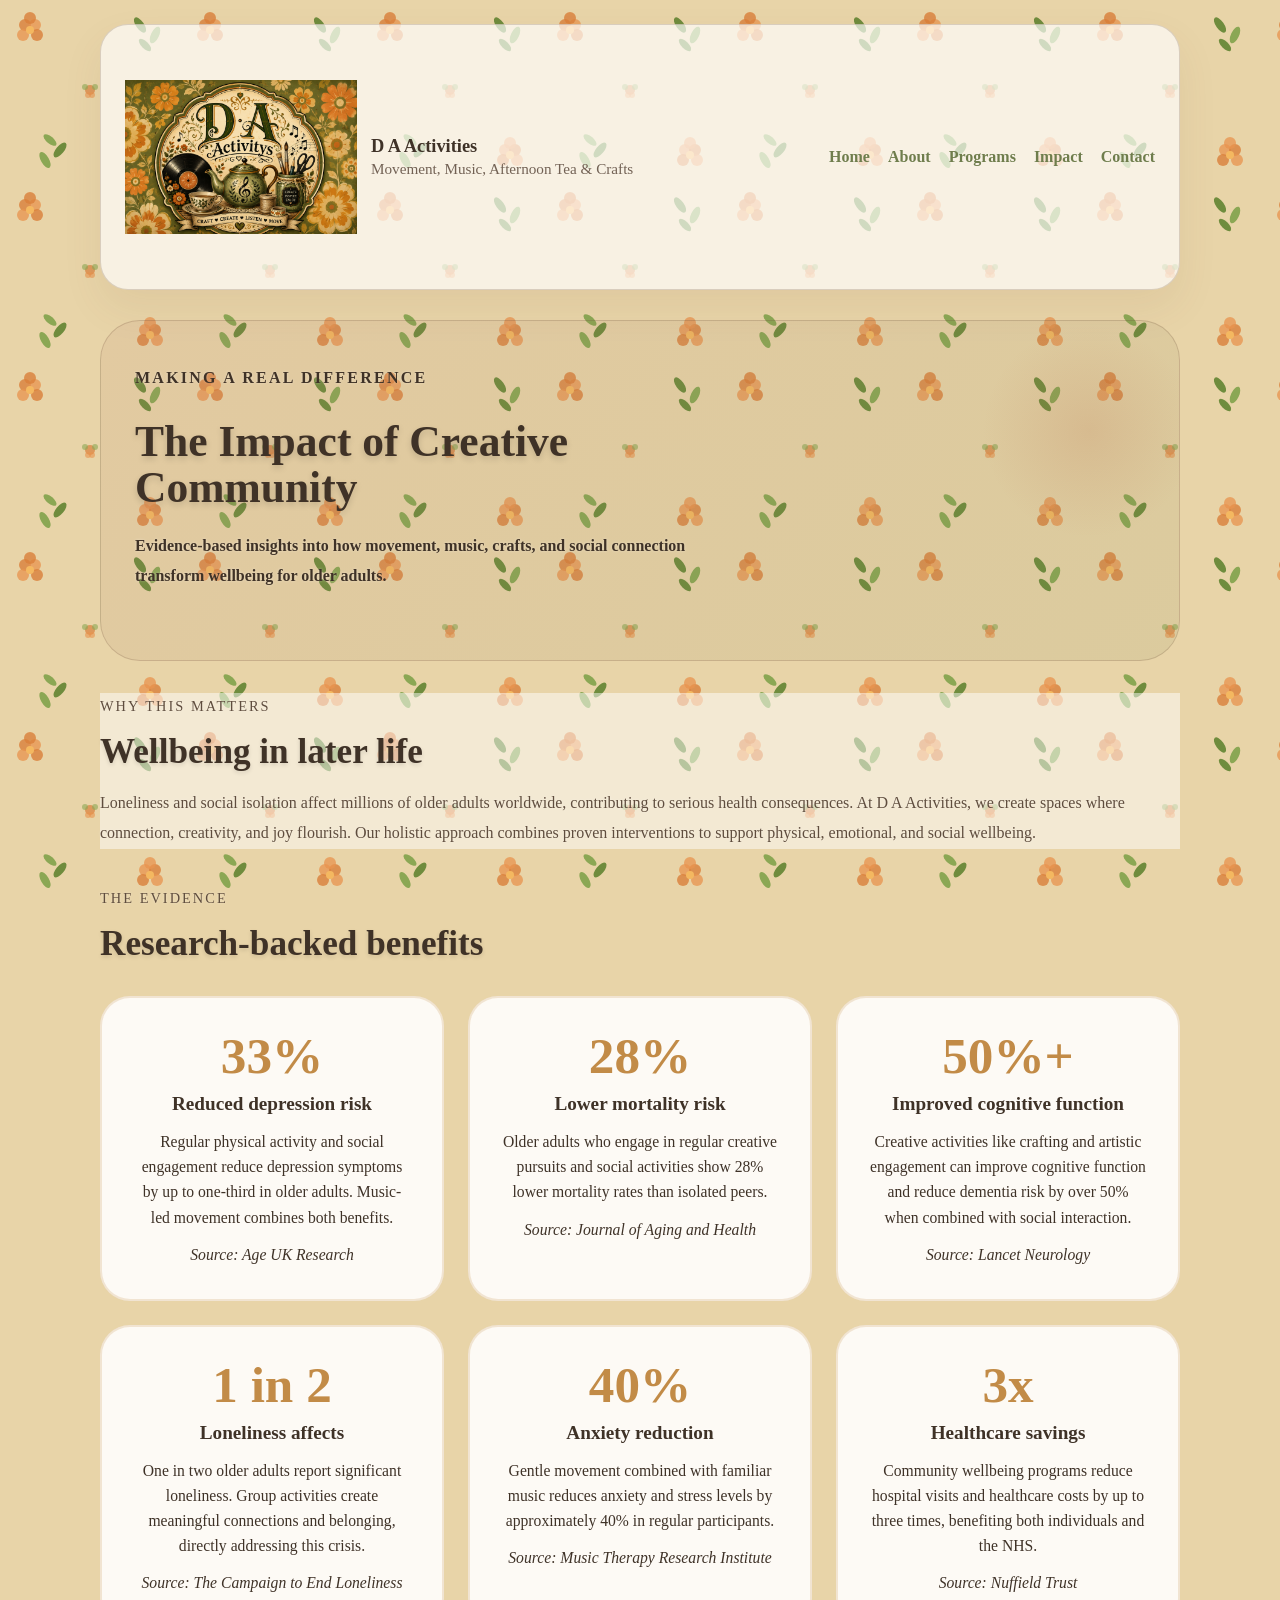
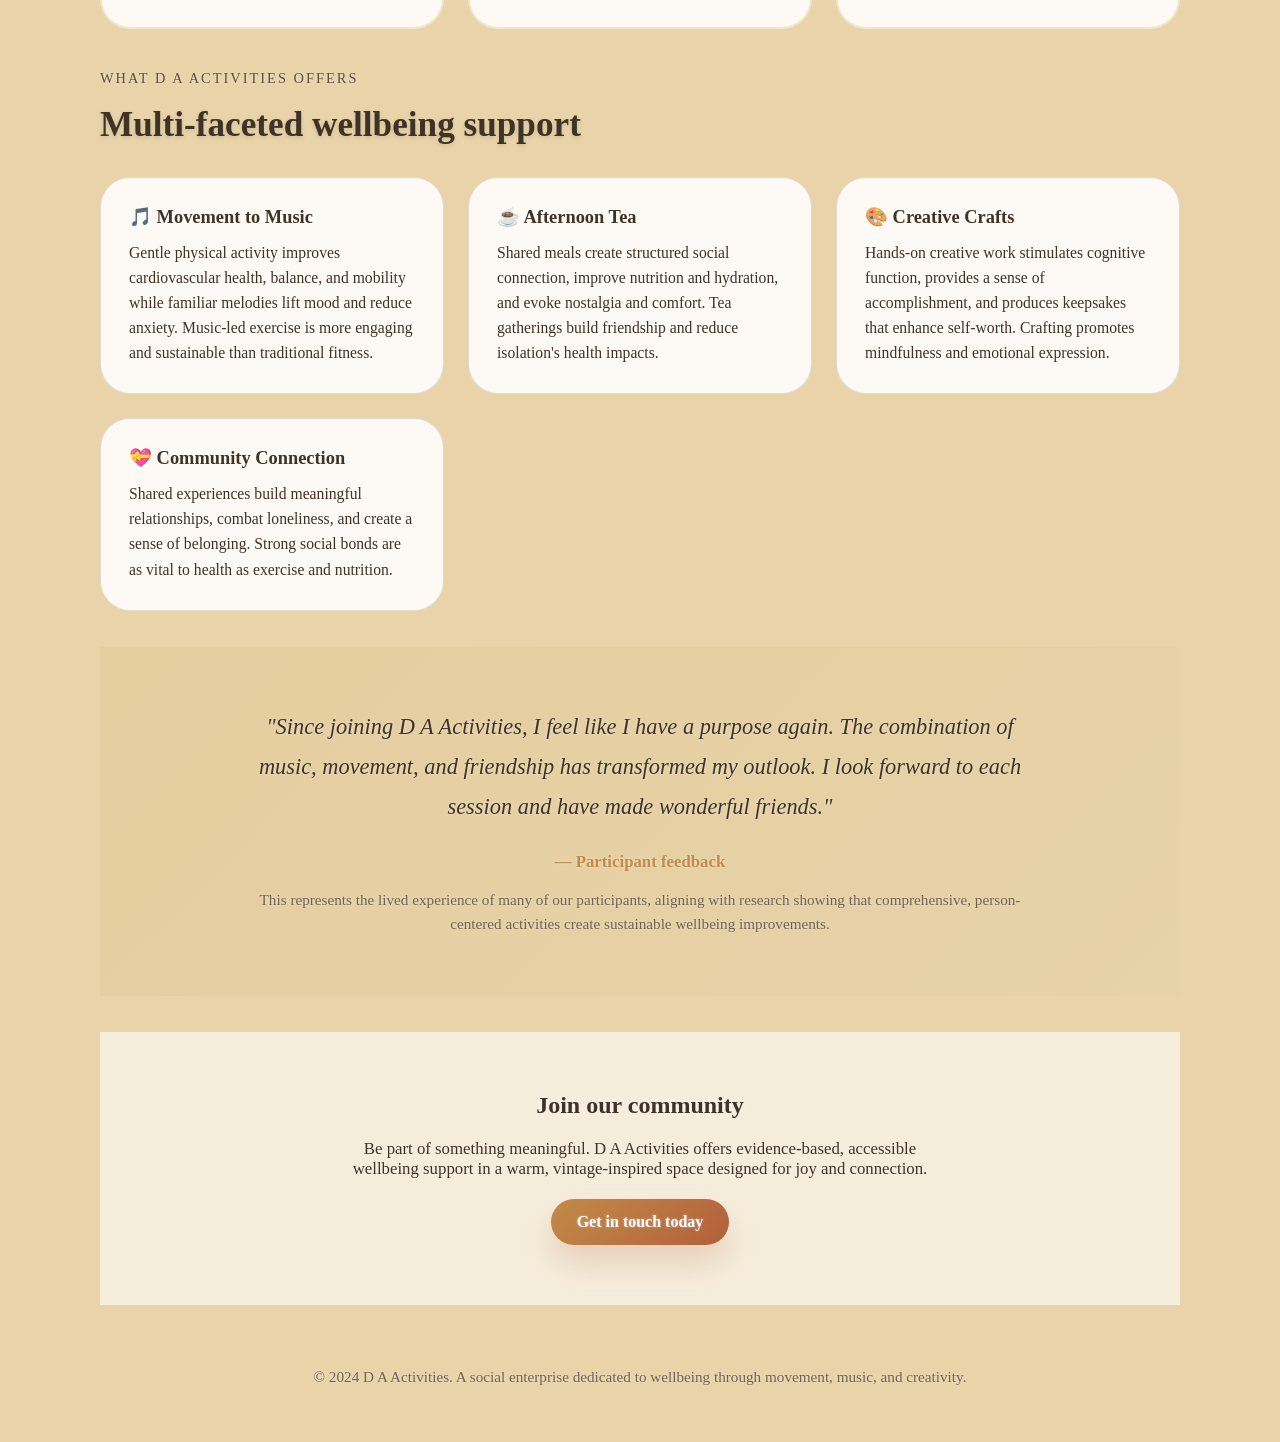
==== impact.html @ 2de6994a "Initial commit" ====
<!DOCTYPE html>
<html lang="en">
<head>
  <meta charset="UTF-8" />
  <meta name="viewport" content="width=device-width, initial-scale=1.0" />
  <title>Impact | D A Activities</title>
  <link rel="stylesheet" href="styles.css" />
</head>
<body>
  <div class="page-shell">
    <header class="site-header">
      <div class="brand">
        <img src="logo.png" alt="D A Activities" class="logo-mark" />
        <div>
          <p class="brand-label">D A Activities</p>
          <p class="brand-subtitle">Movement, Music, Afternoon Tea & Crafts</p>
        </div>
      </div>
      <nav>
        <a href="index.html">Home</a>
        <a href="index.html#about">About</a>
        <a href="index.html#programs">Programs</a>
        <a href="impact.html">Impact</a>
        <a href="index.html#contact">Contact</a>
      </nav>
    </header>

    <main>
      <section class="hero hero-impact">
        <div class="hero-copy">
          <p class="eyebrow">Making a real difference</p>
          <h1>The Impact of Creative Community</h1>
          <p>Evidence-based insights into how movement, music, crafts, and social connection transform wellbeing for older adults.</p>
        </div>
      </section>

      <section class="section impact-intro">
        <div class="section-intro">
          <p class="eyebrow">Why this matters</p>
          <h2>Wellbeing in later life</h2>
          <p>Loneliness and social isolation affect millions of older adults worldwide, contributing to serious health consequences. At D A Activities, we create spaces where connection, creativity, and joy flourish. Our holistic approach combines proven interventions to support physical, emotional, and social wellbeing.</p>
        </div>
      </section>

      <section class="section impact-stats">
        <div class="section-head">
          <p class="eyebrow">The evidence</p>
          <h2>Research-backed benefits</h2>
        </div>
        <div class="stats-grid">
          <div class="stat-card">
            <div class="stat-number">33%</div>
            <h3>Reduced depression risk</h3>
            <p>Regular physical activity and social engagement reduce depression symptoms by up to one-third in older adults. Music-led movement combines both benefits.</p>
            <p class="stat-source">Source: Age UK Research</p>
          </div>
          <div class="stat-card">
            <div class="stat-number">28%</div>
            <h3>Lower mortality risk</h3>
            <p>Older adults who engage in regular creative pursuits and social activities show 28% lower mortality rates than isolated peers.</p>
            <p class="stat-source">Source: Journal of Aging and Health</p>
          </div>
          <div class="stat-card">
            <div class="stat-number">50%+</div>
            <h3>Improved cognitive function</h3>
            <p>Creative activities like crafting and artistic engagement can improve cognitive function and reduce dementia risk by over 50% when combined with social interaction.</p>
            <p class="stat-source">Source: Lancet Neurology</p>
          </div>
          <div class="stat-card">
            <div class="stat-number">1 in 2</div>
            <h3>Loneliness affects</h3>
            <p>One in two older adults report significant loneliness. Group activities create meaningful connections and belonging, directly addressing this crisis.</p>
            <p class="stat-source">Source: The Campaign to End Loneliness</p>
          </div>
          <div class="stat-card">
            <div class="stat-number">40%</div>
            <h3>Anxiety reduction</h3>
            <p>Gentle movement combined with familiar music reduces anxiety and stress levels by approximately 40% in regular participants.</p>
            <p class="stat-source">Source: Music Therapy Research Institute</p>
          </div>
          <div class="stat-card">
            <div class="stat-number">3x</div>
            <h3>Healthcare savings</h3>
            <p>Community wellbeing programs reduce hospital visits and healthcare costs by up to three times, benefiting both individuals and the NHS.</p>
            <p class="stat-source">Source: Nuffield Trust</p>
          </div>
        </div>
      </section>

      <section class="section impact-benefits">
        <div class="section-head">
          <p class="eyebrow">What D A Activities offers</p>
          <h2>Multi-faceted wellbeing support</h2>
        </div>
        <div class="benefits-grid">
          <div class="benefit-card">
            <h3>🎵 Movement to Music</h3>
            <p>Gentle physical activity improves cardiovascular health, balance, and mobility while familiar melodies lift mood and reduce anxiety. Music-led exercise is more engaging and sustainable than traditional fitness.</p>
          </div>
          <div class="benefit-card">
            <h3>☕ Afternoon Tea</h3>
            <p>Shared meals create structured social connection, improve nutrition and hydration, and evoke nostalgia and comfort. Tea gatherings build friendship and reduce isolation's health impacts.</p>
          </div>
          <div class="benefit-card">
            <h3>🎨 Creative Crafts</h3>
            <p>Hands-on creative work stimulates cognitive function, provides a sense of accomplishment, and produces keepsakes that enhance self-worth. Crafting promotes mindfulness and emotional expression.</p>
          </div>
          <div class="benefit-card">
            <h3>💝 Community Connection</h3>
            <p>Shared experiences build meaningful relationships, combat loneliness, and create a sense of belonging. Strong social bonds are as vital to health as exercise and nutrition.</p>
          </div>
        </div>
      </section>

      <section class="section impact-testimonial">
        <div class="testimonial-featured">
          <p class="testimonial-quote">"Since joining D A Activities, I feel like I have a purpose again. The combination of music, movement, and friendship has transformed my outlook. I look forward to each session and have made wonderful friends."</p>
          <p class="testimonial-attribution">— Participant feedback</p>
          <p class="testimonial-note">This represents the lived experience of many of our participants, aligning with research showing that comprehensive, person-centered activities create sustainable wellbeing improvements.</p>
        </div>
      </section>

      <section class="section impact-call-to-action">
        <div class="cta-content">
          <h2>Join our community</h2>
          <p>Be part of something meaningful. D A Activities offers evidence-based, accessible wellbeing support in a warm, vintage-inspired space designed for joy and connection.</p>
          <a class="button" href="index.html#contact">Get in touch today</a>
        </div>
      </section>
    </main>

    <footer class="site-footer">
      <p>&copy; 2024 D A Activities. A social enterprise dedicated to wellbeing through movement, music, and creativity.</p>
    </footer>
  </div>
</body>
</html>
---- styles.css ----
:root {
  color-scheme: light;
  --cream: #f4e8d2;
  --mustard: #c28b47;
  --terracotta: #b35f3c;
  --olive: #6f7d4c;
  --sage: #d1c7a1;
  --rose: #b4747a;
  --text: #3f3227;
  --muted: #726153;
}

* {
  box-sizing: border-box;
}

body {
  margin: 0;
  font-family: "Georgia", "Times New Roman", serif;
  background-color: #e8d4a8;
  background-image: url("data:image/svg+xml;utf8,%3Csvg xmlns='http://www.w3.org/2000/svg' width='180' height='180'%3E%3Cdefs%3E%3Cpattern id='florals' x='0' y='0' width='180' height='180' patternUnits='userSpaceOnUse'%3E%3C!-- Orange flower top-left --%3E%3Cg%3E%3Ccircle cx='30' cy='30' r='0.8' fill='%23f4b860'/%3E%3Ccircle cx='25' cy='25' r='6' fill='%23d97f3a' opacity='0.8'/%3E%3Ccircle cx='35' cy='25' r='6' fill='%23e8934d' opacity='0.75'/%3E%3Ccircle cx='30' cy='18' r='6' fill='%23d97f3a' opacity='0.8'/%3E%3Ccircle cx='23' cy='35' r='6' fill='%23e8934d' opacity='0.75'/%3E%3Ccircle cx='37' cy='35' r='6' fill='%23d97f3a' opacity='0.8'/%3E%3Ccircle cx='30' cy='30' r='4' fill='%23f4b860'/%3E%3C/g%3E%3C!-- Green leaf top-right --%3E%3Cg%3E%3Cellipse cx='140' cy='25' rx='4' ry='9' fill='%236f8c3d' transform='rotate(-35 140 25)'/%3E%3Cellipse cx='155' cy='35' rx='4' ry='9' fill='%238ba754' transform='rotate(25 155 35)'/%3E%3Cellipse cx='145' cy='45' rx='3.5' ry='8' fill='%236f8c3d' transform='rotate(-45 145 45)'/%3E%3C/g%3E%3C!-- Orange flower bottom-right --%3E%3Cg%3E%3Ccircle cx='150' cy='155' r='0.8' fill='%23f4b860'/%3E%3Ccircle cx='145' cy='150' r='6' fill='%23e8934d' opacity='0.75'/%3E%3Ccircle cx='155' cy='150' r='6' fill='%23d97f3a' opacity='0.8'/%3E%3Ccircle cx='150' cy='143' r='6' fill='%23e8934d' opacity='0.75'/%3E%3Ccircle cx='143' cy='160' r='6' fill='%23d97f3a' opacity='0.8'/%3E%3Ccircle cx='157' cy='160' r='6' fill='%23e8934d' opacity='0.75'/%3E%3Ccircle cx='150' cy='155' r='4' fill='%23f4b860'/%3E%3C/g%3E%3C!-- Green leaves bottom-left --%3E%3Cg%3E%3Cellipse cx='45' cy='160' rx='4' ry='9' fill='%238ba754' transform='rotate(-30 45 160)'/%3E%3Cellipse cx='60' cy='150' rx='4' ry='9' fill='%236f8c3d' transform='rotate(40 60 150)'/%3E%3Cellipse cx='50' cy='140' rx='3.5' ry='8' fill='%238ba754' transform='rotate(-50 50 140)'/%3E%3C/g%3E%3C!-- Small center flourish --%3E%3Cg%3E%3Ccircle cx='90' cy='90' r='5' fill='%23d97f3a' opacity='0.7'/%3E%3Ccircle cx='85' cy='87' r='3' fill='%238ba754' opacity='0.6'/%3E%3Ccircle cx='95' cy='87' r='3' fill='%238ba754' opacity='0.6'/%3E%3Ccircle cx='88' cy='95' r='3' fill='%23e8934d' opacity='0.6'/%3E%3Ccircle cx='92' cy='95' r='3' fill='%23e8934d' opacity='0.6'/%3E%3C/g%3E%3C/pattern%3E%3C/defs%3E%3Crect width='100%25' height='100%25' fill='%23e8d4a8'/%3E%3Crect width='100%25' height='100%25' fill='url(%23florals)'/%3E%3C/svg%3E");
  background-attachment: fixed;
  background-size: auto;
  color: var(--text);
}

.page-shell {
  max-width: 1120px;
  margin: 0 auto;
  padding: 24px 20px 40px;
}

/* Global text glow */
h1, h2, h3, h4, h5, h6 {
  text-shadow: 0 0 6px rgba(255, 255, 255, 0.6), 0 0 12px rgba(255, 255, 255, 0.3);
}

p, a, span, label, button, .button {
  text-shadow: 0 0 3px rgba(255, 255, 255, 0.4);
}

.eyebrow, .brand-label, .brand-subtitle, .program-badge {
  text-shadow: 0 0 3px rgba(255, 255, 255, 0.4);
}

.site-header {
  display: flex;
  flex-wrap: wrap;
  justify-content: space-between;
  align-items: center;
  gap: 16px;
  margin-bottom: 30px;
  padding: 16px 24px;
  background: rgba(255, 255, 255, 0.68);
  border: 1px solid rgba(112, 80, 55, 0.22);
  border-radius: 28px;
  box-shadow: 0 18px 40px rgba(118, 80, 51, 0.08);
}

.brand {
  display: flex;
  align-items: center;
  gap: 14px;
}

.logo-mark {
  width: 232px;
  height: 232px;
  display: block;
  object-fit: contain;
  flex-shrink: 0;
}

.brand-label {
  margin: 0;
  font-size: 1.15rem;
  font-weight: 700;
}

.brand-subtitle {
  margin: 3px 0 0;
  font-size: 0.95rem;
  color: var(--muted);
}

nav {
  display: flex;
  gap: 18px;
  flex-wrap: wrap;
}

nav a {
  text-decoration: none;
  color: var(--olive);
  font-weight: 600;
}

.hero {
  display: grid;
  grid-template-columns: 1.6fr 1fr;
  gap: 28px;
  align-items: center;
  padding: 42px 34px;
  margin-bottom: 32px;
  background: rgba(255, 255, 255, 0.78);
  border: 1px solid rgba(112, 80, 55, 0.22);
  border-radius: 40px;
  position: relative;
  overflow: hidden;
}

.hero::before {
  content: "";
  position: absolute;
  top: -20px;
  right: -40px;
  width: 260px;
  height: 260px;
  background: radial-gradient(circle at center, rgba(180, 96, 60, 0.15), transparent 58%);
  border-radius: 50%;
}

.hero-copy {
  position: relative;
  z-index: 1;
}

.eyebrow {
  margin: 0 0 12px;
  font-size: 0.9rem;
  letter-spacing: 0.14em;
  text-transform: uppercase;
  color: var(--terracotta);
}

.hero h1,
.section-head h2,
.about-card h3,
.program-card h3,
.contact-card h2 {
  color: var(--text);
  margin: 0;
  font-weight: 800;
  text-shadow: 0 2px 4px rgba(0, 0, 0, 0.1);
}

.hero h1 {
  font-size: clamp(2.4rem, 3.4vw, 4rem);
  line-height: 1.05;
  margin-bottom: 20px;
  font-weight: 900;
  text-shadow: 0 3px 6px rgba(0, 0, 0, 0.15);
}

.hero p {
  max-width: 660px;
  line-height: 1.9;
  color: #3f3227;
  margin-bottom: 26px;
  font-size: 1rem;
  font-weight: 600;
}

.button {
  display: inline-flex;
  align-items: center;
  justify-content: center;
  padding: 14px 26px;
  border-radius: 999px;
  background: linear-gradient(135deg, var(--mustard), var(--terracotta));
  color: white;
  text-decoration: none;
  font-weight: 700;
  box-shadow: 0 18px 30px rgba(175, 91, 51, 0.2);
}

.hero-card {
  background: linear-gradient(180deg, rgba(255,255,255,0.9), rgba(245,235,220,0.9));
  border: 1px solid rgba(112, 80, 55, 0.2);
  border-radius: 32px;
  padding: 0;
  overflow: hidden;
  box-shadow: 0 18px 30px rgba(112, 80, 55, 0.08);
}

.hero-image {
  width: 100%;
  height: auto;
  display: block;
}

.section {
  margin-bottom: 36px;
}

.section-intro,
.section-head {
  margin-bottom: 24px;
}

.section-intro h2,
.section-head h2 {
  font-size: 2.2rem;
  margin: 10px 0 16px;
  font-weight: 800;
  text-shadow: 0 2px 4px rgba(0, 0, 0, 0.12);
}

.section-intro p,
.section-head p,
.about-card p,
.program-card p,
.contact-card p {
  color: #5f4d3e;
  line-height: 1.9;
  font-weight: 500;
}

.about-grid {
  display: grid;
  grid-template-columns: repeat(3, minmax(0, 1fr));
  gap: 22px;
}

.about-card,
.program-card,
.contact-card {
  padding: 26px;
  border-radius: 30px;
  background: rgba(255, 255, 255, 0.82);
  border: 1px solid rgba(112, 80, 55, 0.18);
}

.about-card {
  background-size: cover;
  background-position: center;
  background-attachment: fixed;
  position: relative;
  transition: all 0.3s ease;
  cursor: pointer;
}

.about-card::before {
  content: "";
  position: absolute;
  top: 0;
  left: 0;
  right: 0;
  bottom: 0;
  background: rgba(255, 255, 255, 0.82);
  border-radius: 30px;
  z-index: 1;
  transition: background 0.3s ease;
}

.about-card:hover::before {
  background: rgba(255, 255, 255, 0.35);
}

.about-card > * {
  position: relative;
  z-index: 2;
  transition: color 0.3s ease;
  text-shadow: 0 0 6px rgba(255, 255, 255, 0.8), 0 0 12px rgba(255, 255, 255, 0.5);
}

.about-card:hover h3,
.about-card:hover p {
  color: var(--text);
}

.about-card h3,
.program-card h3 {
  margin-bottom: 14px;
  font-size: 1.2rem;
}

.program-cards {
  display: grid;
  grid-template-columns: repeat(3, minmax(0, 1fr));
  gap: 22px;
}

.program-card {
  min-height: 220px;
  background-size: cover;
  background-position: center;
  background-attachment: fixed;
  position: relative;
  transition: all 0.3s ease;
  cursor: pointer;
}

.program-card::before {
  content: "";
  position: absolute;
  top: 0;
  left: 0;
  right: 0;
  bottom: 0;
  background: rgba(255, 255, 255, 0.88);
  border-radius: 30px;
  z-index: 1;
  transition: background 0.3s ease;
}

.program-card:hover::before {
  background: rgba(255, 255, 255, 0.35);
}

.program-card > * {
  position: relative;
  z-index: 2;
  transition: color 0.3s ease;
  text-shadow: 0 0 6px rgba(255, 255, 255, 0.8), 0 0 12px rgba(255, 255, 255, 0.5);
}

.program-card:hover h3,
.program-card:hover p {
  color: var(--text);
}

.program-badge {
  display: inline-flex;
  padding: 8px 12px;
  border-radius: 999px;
  background: rgba(111, 125, 76, 0.12);
  color: var(--olive);
  font-size: 0.9rem;
  font-weight: 700;
  margin-bottom: 16px;
}

.testimonials-grid {
  display: grid;
  grid-template-columns: repeat(auto-fit, minmax(280px, 1fr));
  gap: 24px;
}

.testimonial-card {
  padding: 28px;
  border-radius: 30px;
  background: rgba(255, 255, 255, 0.85);
  border: 1px solid rgba(112, 80, 55, 0.18);
  transition: all 0.3s ease;
}

.testimonial-card:hover {
  background: rgba(255, 255, 255, 0.95);
  box-shadow: 0 12px 30px rgba(118, 80, 51, 0.12);
  transform: translateY(-4px);
}

.testimonial-text {
  font-style: italic;
  color: var(--text);
  margin: 0 0 16px;
  line-height: 1.6;
  font-size: 1rem;
}

.testimonial-author {
  margin: 0;
  font-weight: 600;
  color: var(--mustard);
  font-size: 0.95rem;
}

.contact-card {
  max-width: 680px;
  display: grid;
  gap: 20px;
}

.contact-details {
  display: grid;
  gap: 8px;
}

.contact-form {
  display: grid;
  gap: 16px;
}

.contact-form label {
  display: grid;
  gap: 8px;
  font-size: 0.98rem;
  color: var(--text);
}

.contact-form input,
.contact-form select,
.contact-form textarea {
  width: 100%;
  padding: 14px 16px;
  border-radius: 18px;
  border: 1px solid rgba(112, 80, 55, 0.15);
  background: rgba(255, 255, 255, 0.96);
  font: inherit;
  color: var(--text);
}

.contact-form textarea {
  min-height: 130px;
  resize: vertical;
}

.form-button {
  width: fit-content;
}

.site-footer {
  margin-top: 20px;
  padding-top: 12px;
  text-align: center;
  color: var(--muted);
  font-size: 0.95rem;
}

/* Impact Page Styles */

.hero-impact {
  background: linear-gradient(135deg, rgba(178, 117, 105, 0.1) 0%, rgba(111, 125, 76, 0.1) 100%);
}

.impact-intro {
  background: rgba(255, 255, 255, 0.5);
}

.stats-grid {
  display: grid;
  grid-template-columns: repeat(auto-fit, minmax(300px, 1fr));
  gap: 24px;
  margin-top: 32px;
}

.stat-card {
  padding: 32px;
  border-radius: 30px;
  background: rgba(255, 255, 255, 0.88);
  border: 2px solid rgba(194, 139, 71, 0.2);
  text-align: center;
  transition: all 0.3s ease;
}

.stat-card:hover {
  background: rgba(255, 255, 255, 0.95);
  border-color: rgba(194, 139, 71, 0.5);
  box-shadow: 0 12px 40px rgba(118, 80, 51, 0.12);
  transform: translateY(-6px);
}

.stat-number {
  font-size: 3.2rem;
  font-weight: 700;
  color: var(--mustard);
  margin-bottom: 12px;
  line-height: 1;
}

.stat-card h3 {
  margin: 0 0 14px;
  font-size: 1.2rem;
  color: var(--text);
  text-shadow: 0 0 4px rgba(255, 255, 255, 0.7);
}

.stat-card p {
  margin: 0 0 12px;
  font-size: 0.98rem;
  color: var(--text);
  line-height: 1.6;
  text-shadow: 0 0 3px rgba(255, 255, 255, 0.6);
}

.stat-source {
  font-size: 0.85rem;
  color: var(--muted);
  font-style: italic;
  margin: 12px 0 0 !important;
}

.benefits-grid {
  display: grid;
  grid-template-columns: repeat(auto-fit, minmax(280px, 1fr));
  gap: 24px;
  margin-top: 32px;
}

.benefit-card {
  padding: 28px;
  border-radius: 30px;
  background: rgba(255, 255, 255, 0.88);
  border: 1px solid rgba(112, 80, 55, 0.18);
  transition: all 0.3s ease;
}

.benefit-card:hover {
  background: rgba(255, 255, 255, 0.96);
  box-shadow: 0 12px 30px rgba(118, 80, 51, 0.12);
  transform: translateY(-4px);
}

.benefit-card h3 {
  margin: 0 0 12px;
  font-size: 1.15rem;
  color: var(--text);
  text-shadow: 0 0 4px rgba(255, 255, 255, 0.7);
}

.benefit-card p {
  margin: 0;
  font-size: 0.98rem;
  color: var(--text);
  line-height: 1.6;
  text-shadow: 0 0 3px rgba(255, 255, 255, 0.6);
}

.impact-testimonial {
  background: linear-gradient(135deg, rgba(194, 139, 71, 0.08) 0%, rgba(212, 199, 161, 0.1) 100%);
  padding: 60px 40px;
}

.testimonial-featured {
  max-width: 800px;
  margin: 0 auto;
  text-align: center;
}

.testimonial-quote {
  font-size: 1.4rem;
  font-style: italic;
  color: var(--text);
  margin: 0 0 24px;
  line-height: 1.8;
  font-weight: 500;
}

.testimonial-attribution {
  font-weight: 600;
  color: var(--mustard);
  font-size: 1.05rem;
  margin: 0 0 16px;
}

.testimonial-note {
  font-size: 0.95rem;
  color: var(--muted);
  line-height: 1.6;
  margin: 0;
}

.impact-call-to-action {
  text-align: center;
  background: rgba(255, 255, 255, 0.6);
  padding: 60px 40px;
}

.cta-content h2 {
  margin-top: 0;
}

.cta-content p {
  max-width: 600px;
  margin: 20px auto;
  font-size: 1.05rem;
}

@media (max-width: 900px) {
  .hero,
  .about-grid,
  .program-cards {
    grid-template-columns: 1fr;
  }

  .page-shell {
    padding: 20px 18px 32px;
  }
}

@media (max-width: 640px) {
  .site-header {
    padding: 18px 18px;
  }
  .hero {
    padding: 24px;
  }
  .hero h1 {
    font-size: 2.25rem;
  }
  nav {
    width: 100%;
    justify-content: flex-start;
  }
}
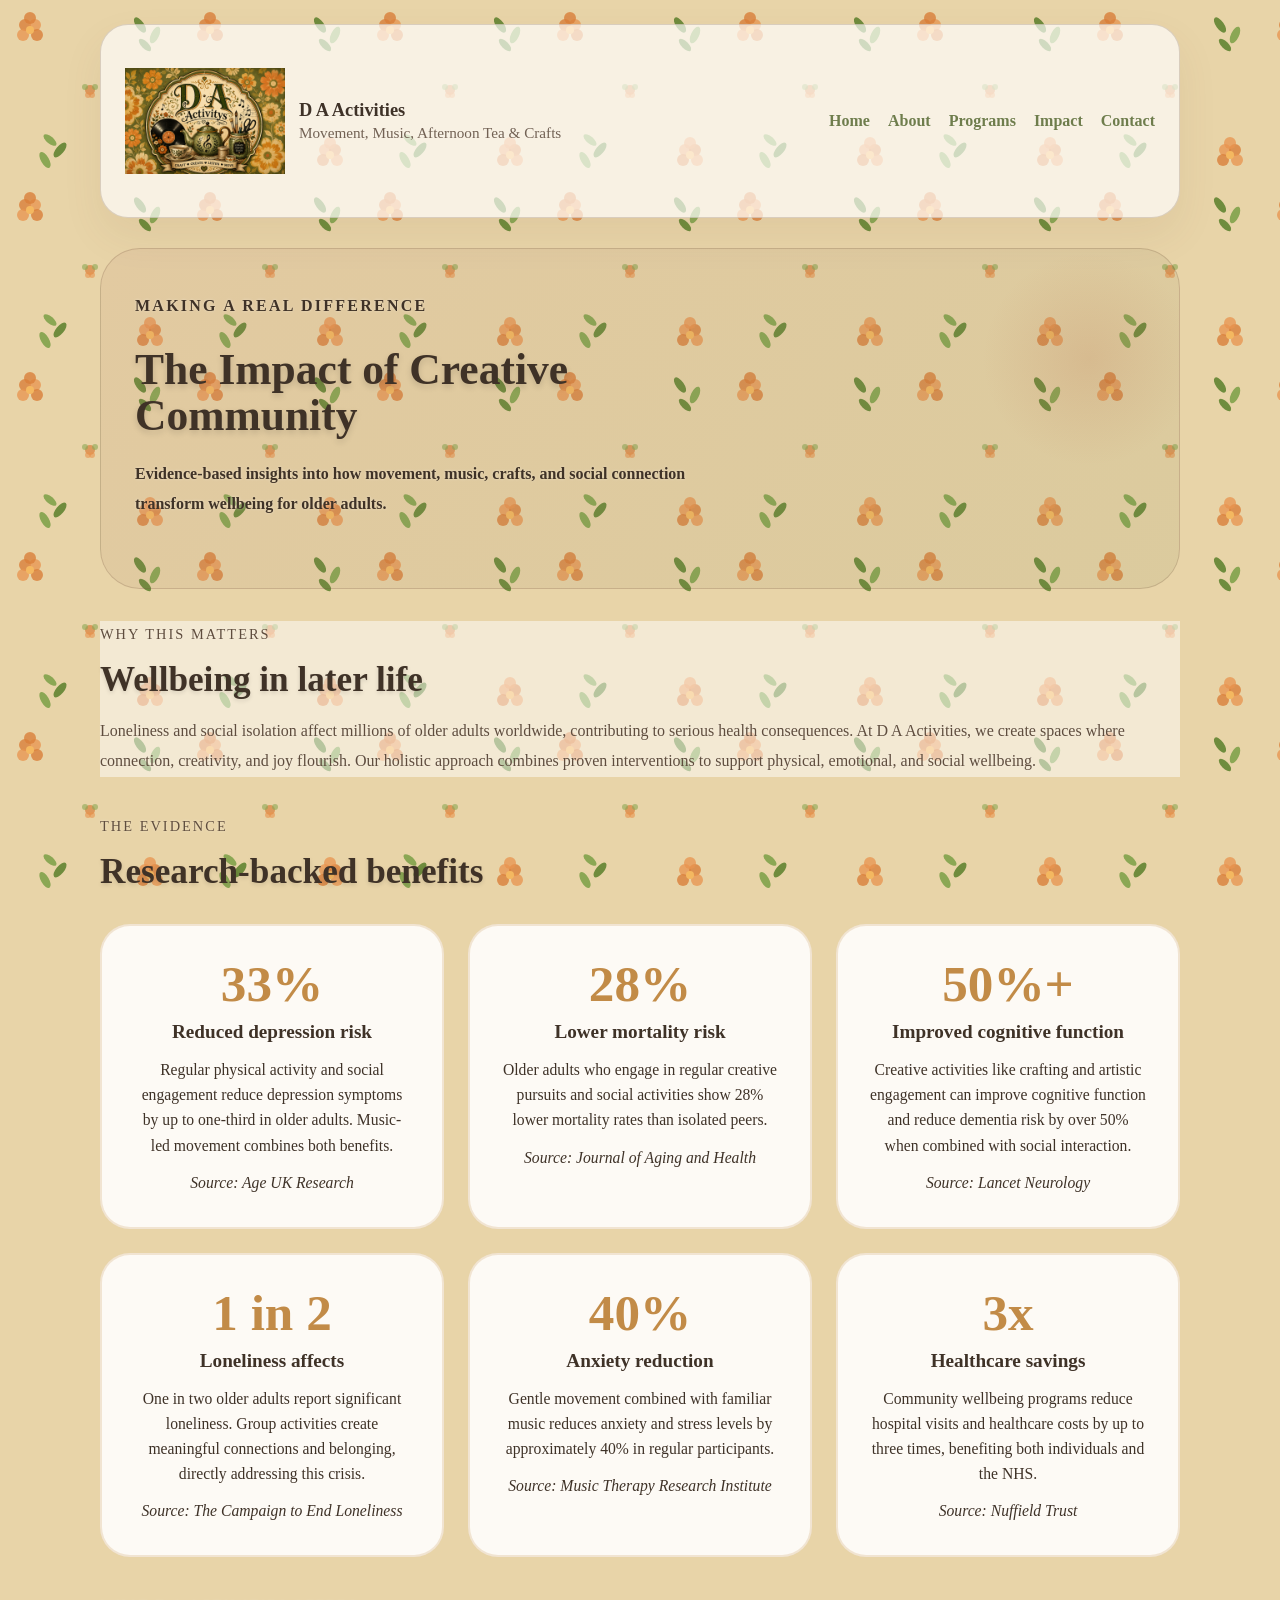
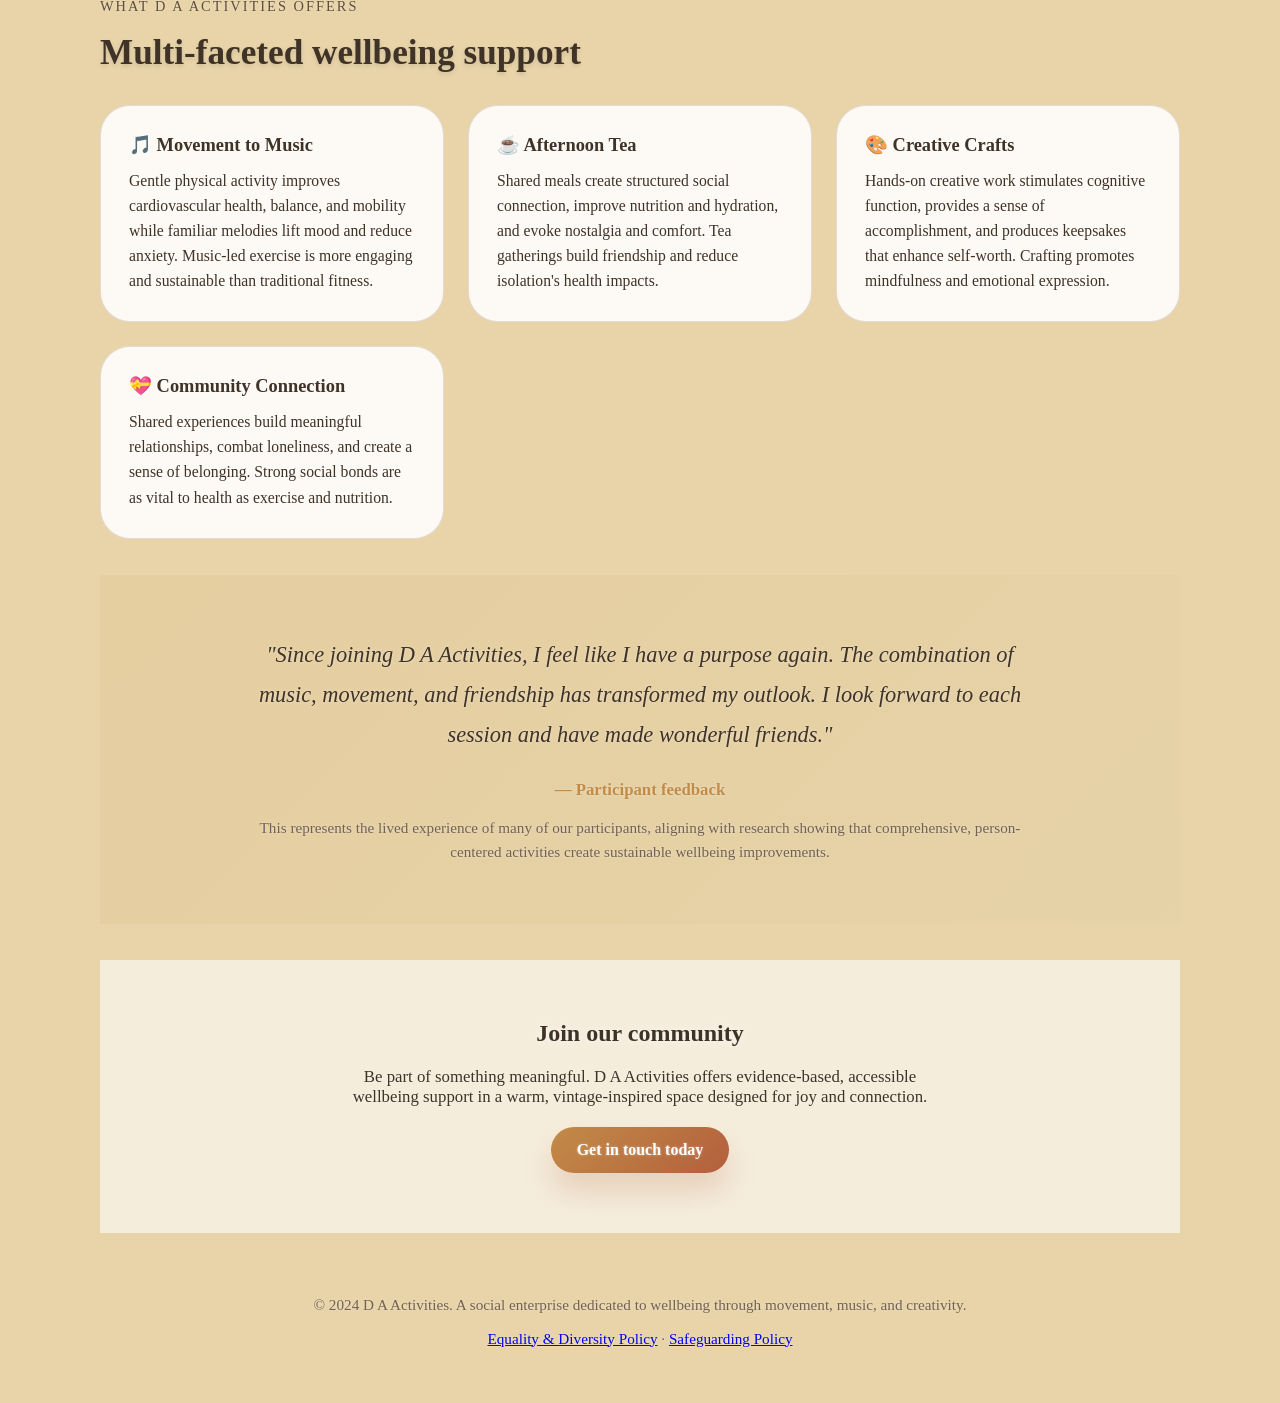
==== commit 22abeebb: "Add_footer_policy_links" ====
--- a/impact.html
+++ b/impact.html
@@ -131,7 +131,12 @@
 
     <footer class="site-footer">
       <p>&copy; 2024 D A Activities. A social enterprise dedicated to wellbeing through movement, music, and creativity.</p>
-    </footer>
+        <p>
+          <a href="EQUALITY_AND_DIVERSITY_POLICY.md" target="_blank">Equality & Diversity Policy</a>
+          ·
+          <a href="SAFEGUARDING_POLICY.md" target="_blank">Safeguarding Policy</a>
+        </p>
+      </footer>
   </div>
 </body>
 </html>
--- a/styles.css
+++ b/styles.css
@@ -61,11 +61,16 @@
   display: flex;
   align-items: center;
   gap: 14px;
+  min-width: 0;
+}
+
+.brand > div {
+  min-width: 0;
 }
 
 .logo-mark {
-  width: 232px;
-  height: 232px;
+  width: 160px;
+  height: 160px;
   display: block;
   object-fit: contain;
   flex-shrink: 0;
